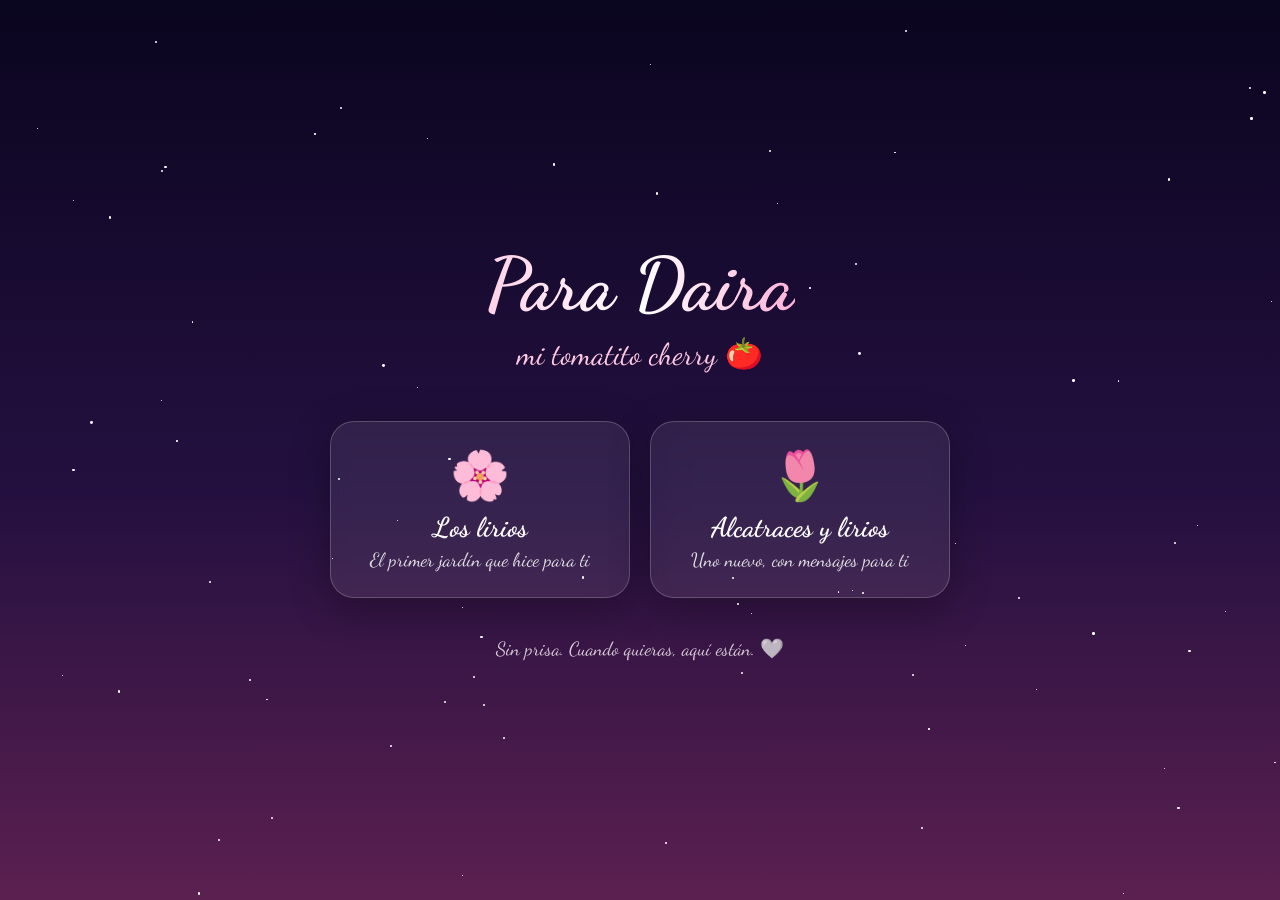
==== index.html @ 169b79ca "Add files via upload" ====
<!doctype html>
<html lang="es">
<head>
<meta charset="utf-8">
<meta name="viewport" content="width=device-width,initial-scale=1">
<title>Para Daira 🌷</title>
<link href="https://fonts.googleapis.com/css2?family=Dancing+Script:wght@500;700&display=swap" rel="stylesheet">
<style>
  *{box-sizing:border-box}
  html,body{margin:0;min-height:100%}
  body{
    min-height:100vh;display:flex;flex-direction:column;align-items:center;justify-content:center;
    padding:32px 20px;text-align:center;color:#fff5fa;overflow-x:hidden;
    background:linear-gradient(#0a051f 0%,#241040 55%,#5b2050 100%);
    font-family:"Dancing Script","Segoe Script","Brush Script MT",cursive;
  }
  .star{position:fixed;background:#fff;border-radius:50%;animation:tw var(--t) ease-in-out infinite alternate;animation-delay:var(--d)}
  @keyframes tw{from{opacity:.1}to{opacity:.95}}
  h1{font-size:clamp(2.6rem,9vw,4.6rem);margin:0;font-weight:700;position:relative;
     background:linear-gradient(90deg,#ffd1e8,#fff,#ffb3d9);-webkit-background-clip:text;background-clip:text;color:transparent;
     animation:fl 4s ease-in-out infinite alternate}
  .sub{font-size:clamp(1.3rem,4vw,1.9rem);color:#ffc9e3;margin:.2em 0 1.6em;position:relative}
  .cards{display:flex;gap:20px;flex-wrap:wrap;justify-content:center;position:relative}
  a.card{
    width:min(84vw,300px);padding:26px 22px;border-radius:24px;text-decoration:none;color:#fff;
    background:rgba(255,255,255,.08);border:1px solid rgba(255,255,255,.2);
    backdrop-filter:blur(8px);-webkit-backdrop-filter:blur(8px);
    box-shadow:0 10px 40px rgba(0,0,0,.3);transition:transform .3s,box-shadow .3s,background .3s;
  }
  a.card:hover{transform:translateY(-6px) scale(1.03);background:rgba(255,255,255,.16);box-shadow:0 0 40px rgba(255,130,195,.45)}
  .emoji{font-size:3rem;display:block;margin-bottom:6px}
  .t{font-size:1.7rem;font-weight:700;display:block}
  .d{font-size:1.2rem;opacity:.85;display:block;margin-top:4px}
  .foot{margin-top:2em;font-size:1.2rem;opacity:.8;position:relative}
  @keyframes fl{from{transform:translateY(-5px)}to{transform:translateY(5px)}}
</style>
</head>
<body>
<h1>Para Daira</h1>
<div class="sub">mi tomatito cherry 🍅</div>

<div class="cards">
  <a class="card" href="lirios-para-ti.html">
    <span class="emoji">🌸</span>
    <span class="t">Los lirios</span>
    <span class="d">El primer jardín que hice para ti</span>
  </a>
  <a class="card" href="para-daira.html">
    <span class="emoji">🌷</span>
    <span class="t">Alcatraces y lirios</span>
    <span class="d">Uno nuevo, con mensajes para ti</span>
  </a>
</div>

<div class="foot">Sin prisa. Cuando quieras, aquí están. 🤍</div>

<script>
for(let i=0;i<80;i++){
  const s=document.createElement('div'), z=1+Math.random()*2;
  s.className='star';
  s.style.cssText=`left:${Math.random()*100}%;top:${Math.random()*100}%;width:${z}px;height:${z}px;--t:${1.5+Math.random()*3}s;--d:${Math.random()*4}s`;
  document.body.appendChild(s);
}
</script>
</body>
</html>
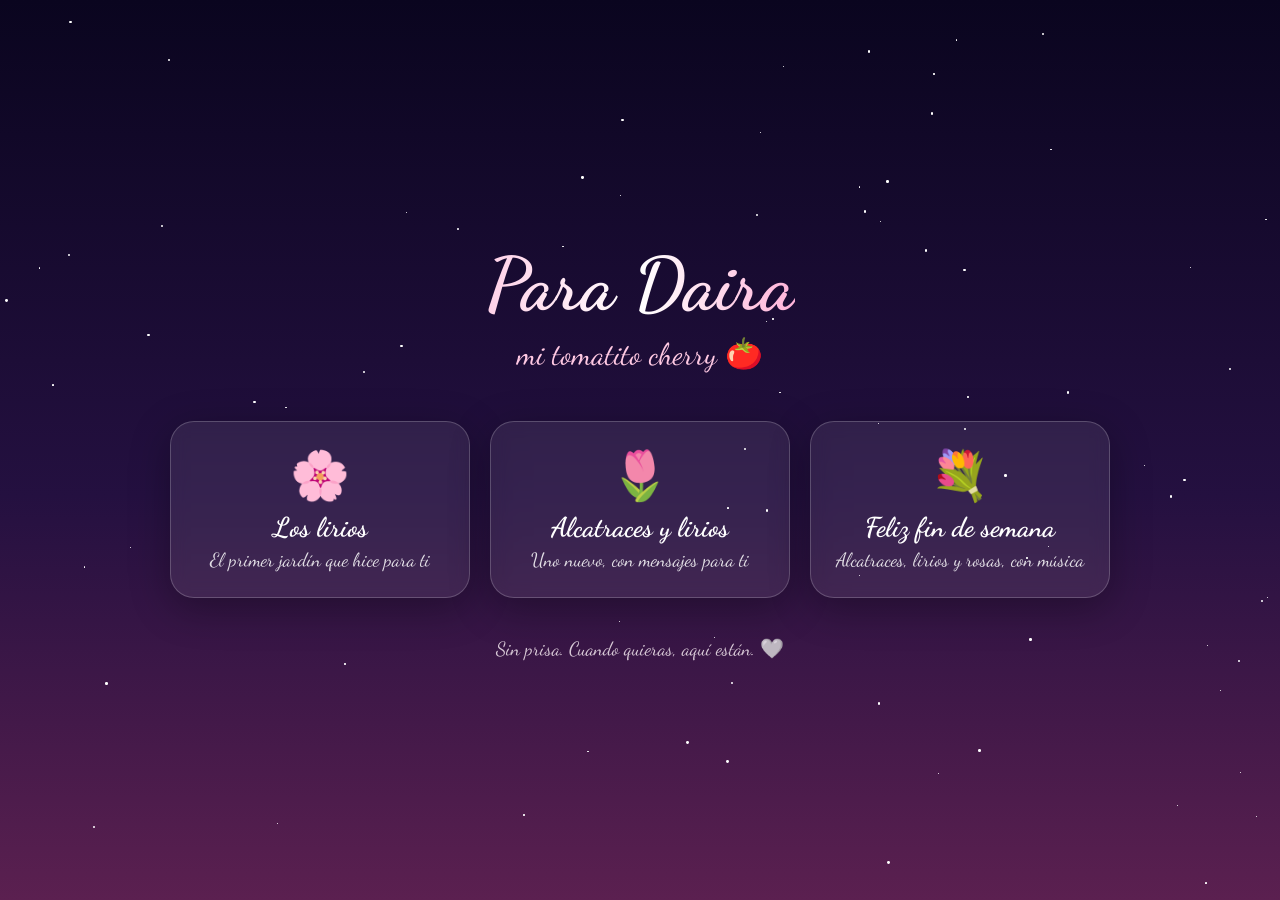
==== commit da4b882b: "Rename index (4).html to index.html" ====
--- a/index.html
+++ b/index.html
@@ -50,6 +50,11 @@
     <span class="t">Alcatraces y lirios</span>
     <span class="d">Uno nuevo, con mensajes para ti</span>
   </a>
+  <a class="card" href="flores-fin-de-semana/">
+    <span class="emoji">💐</span>
+    <span class="t">Feliz fin de semana</span>
+    <span class="d">Alcatraces, lirios y rosas, con música</span>
+  </a>
 </div>
 
 <div class="foot">Sin prisa. Cuando quieras, aquí están. 🤍</div>
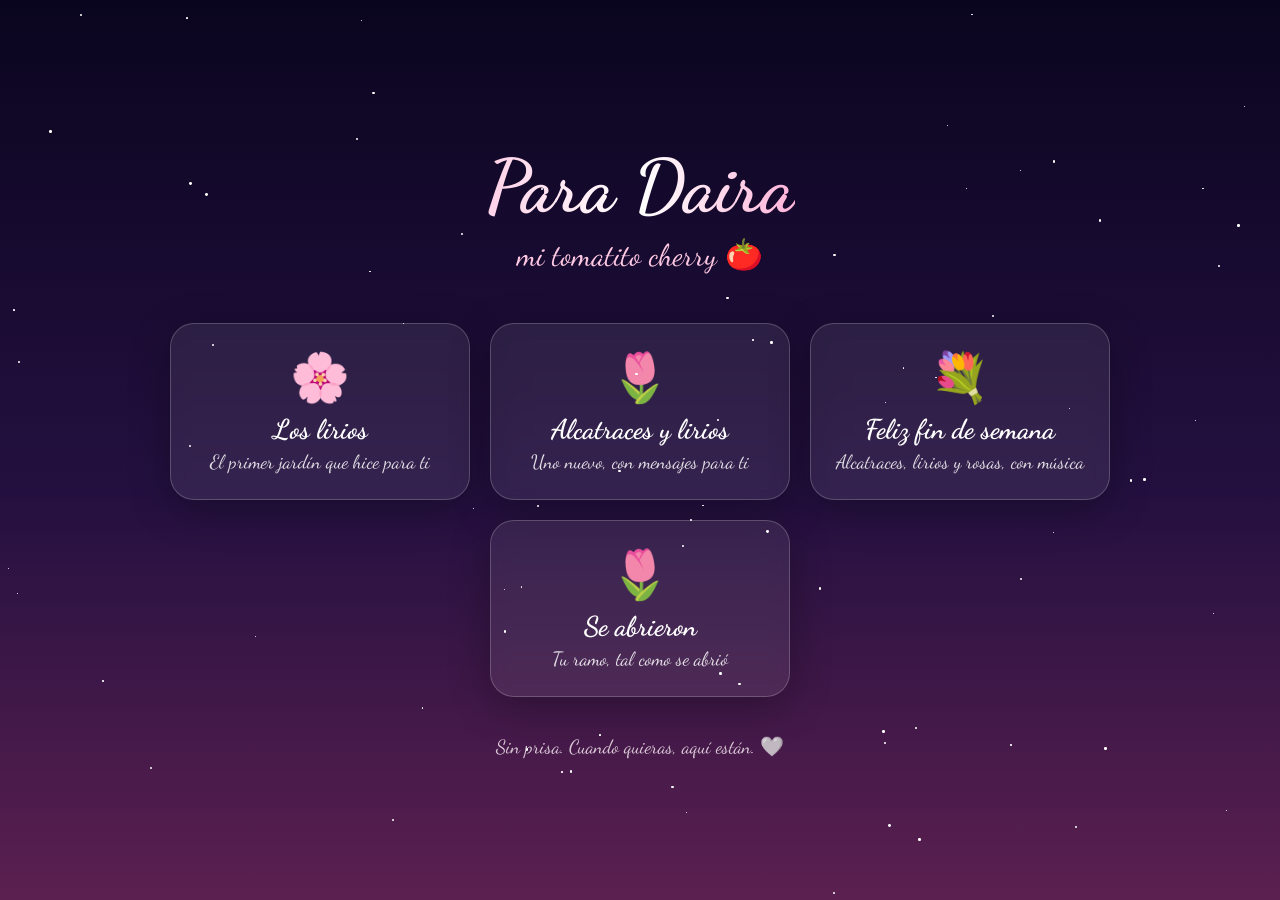
==== commit ce440e30: "Add files via upload" ====
--- a/index.html
+++ b/index.html
@@ -55,6 +55,11 @@
     <span class="t">Feliz fin de semana</span>
     <span class="d">Alcatraces, lirios y rosas, con música</span>
   </a>
+  <a class="card" href="se-abrieron/">
+    <span class="emoji">🌷</span>
+    <span class="t">Se abrieron</span>
+    <span class="d">Tu ramo, tal como se abrió</span>
+  </a>
 </div>
 
 <div class="foot">Sin prisa. Cuando quieras, aquí están. 🤍</div>
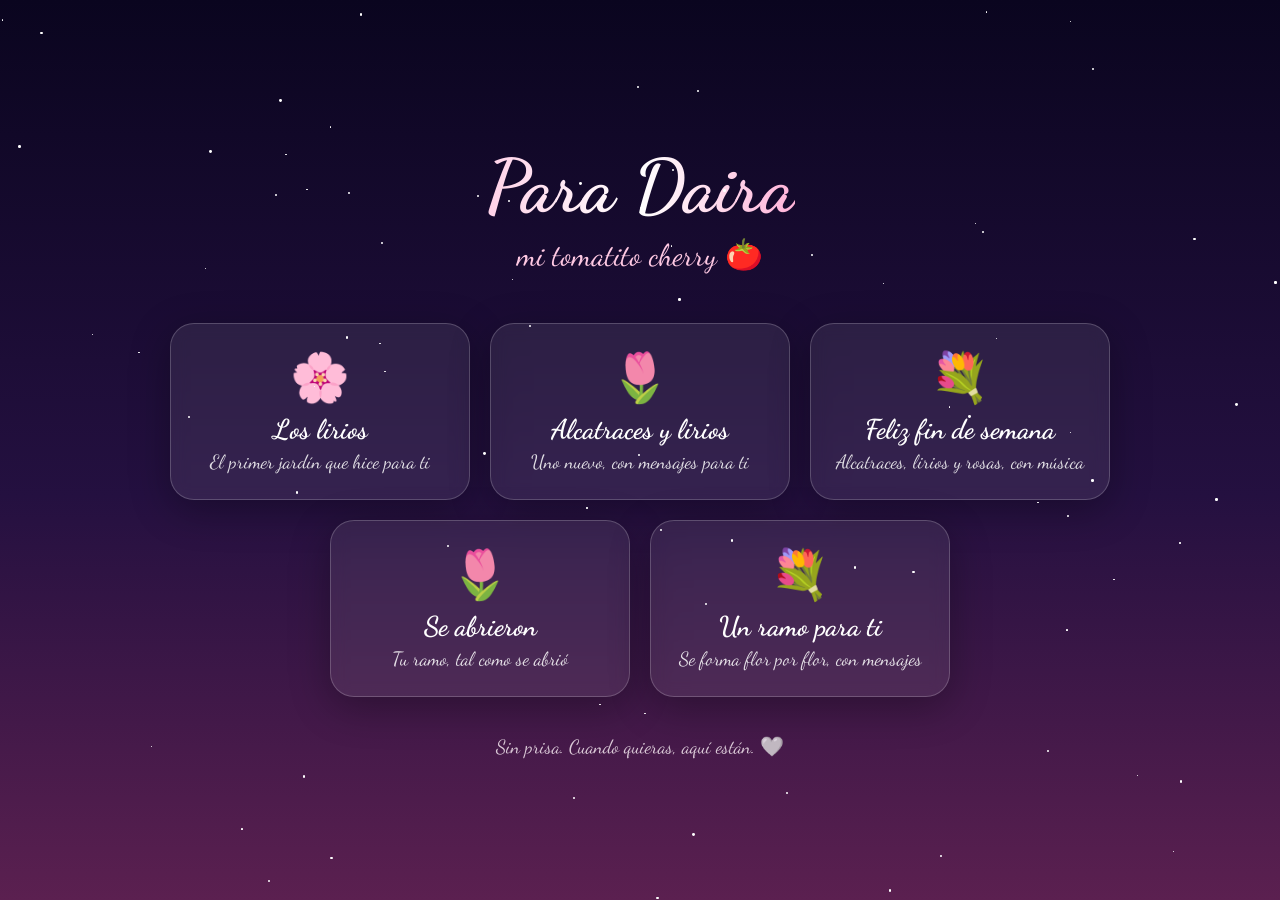
==== commit 8f52f0f7: "Add files via upload" ====
--- a/index.html
+++ b/index.html
@@ -60,6 +60,11 @@
     <span class="t">Se abrieron</span>
     <span class="d">Tu ramo, tal como se abrió</span>
   </a>
+  <a class="card" href="ramo/">
+    <span class="emoji">💐</span>
+    <span class="t">Un ramo para ti</span>
+    <span class="d">Se forma flor por flor, con mensajes</span>
+  </a>
 </div>
 
 <div class="foot">Sin prisa. Cuando quieras, aquí están. 🤍</div>
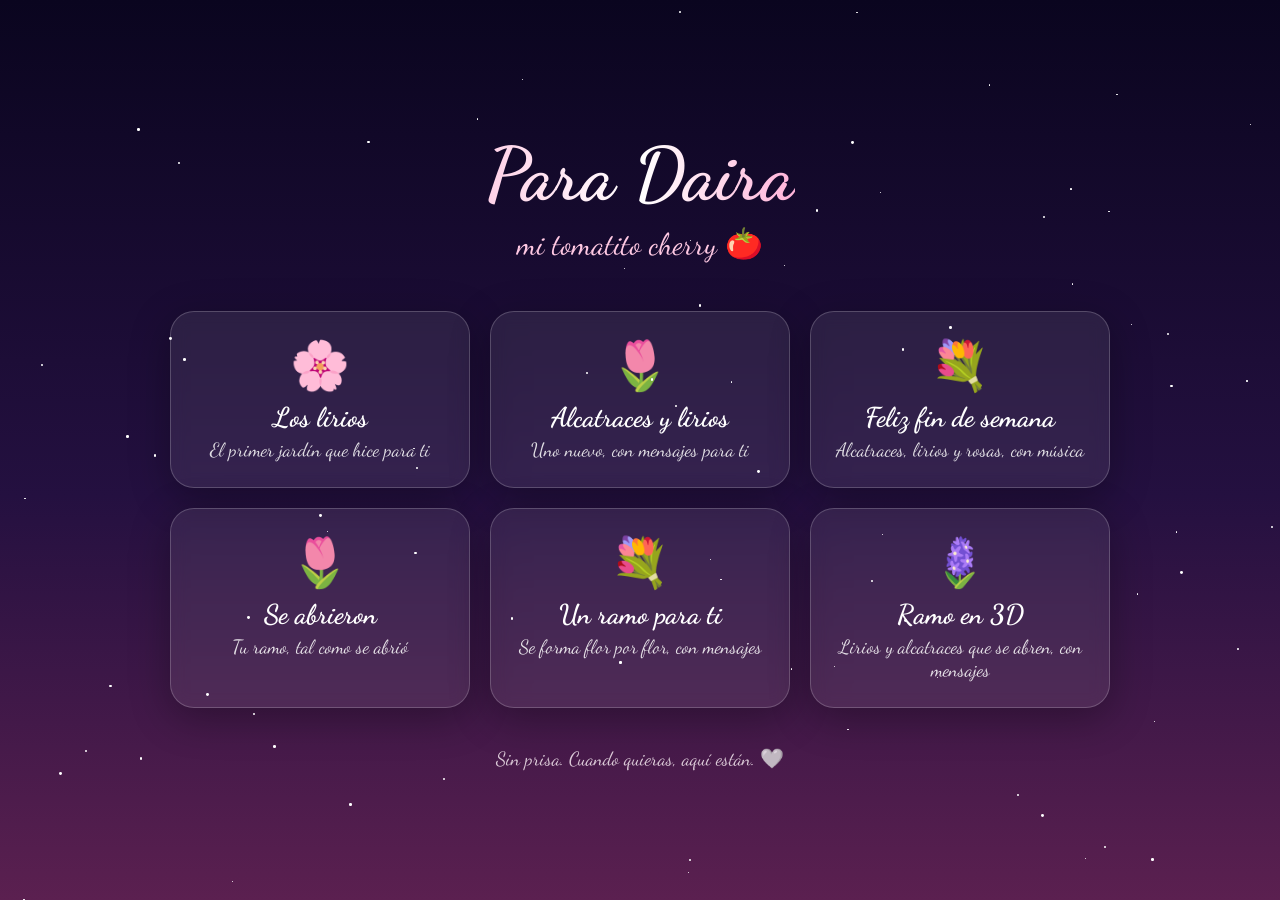
==== commit 0b5d2962: "Update index.html" ====
--- a/index.html
+++ b/index.html
@@ -65,6 +65,11 @@
     <span class="t">Un ramo para ti</span>
     <span class="d">Se forma flor por flor, con mensajes</span>
   </a>
+  <a class="card" href="ramo-3d/">
+    <span class="emoji">🪻</span>
+    <span class="t">Ramo en 3D</span>
+    <span class="d">Lirios y alcatraces que se abren, con mensajes</span>
+  </a>
 </div>
 
 <div class="foot">Sin prisa. Cuando quieras, aquí están. 🤍</div>
